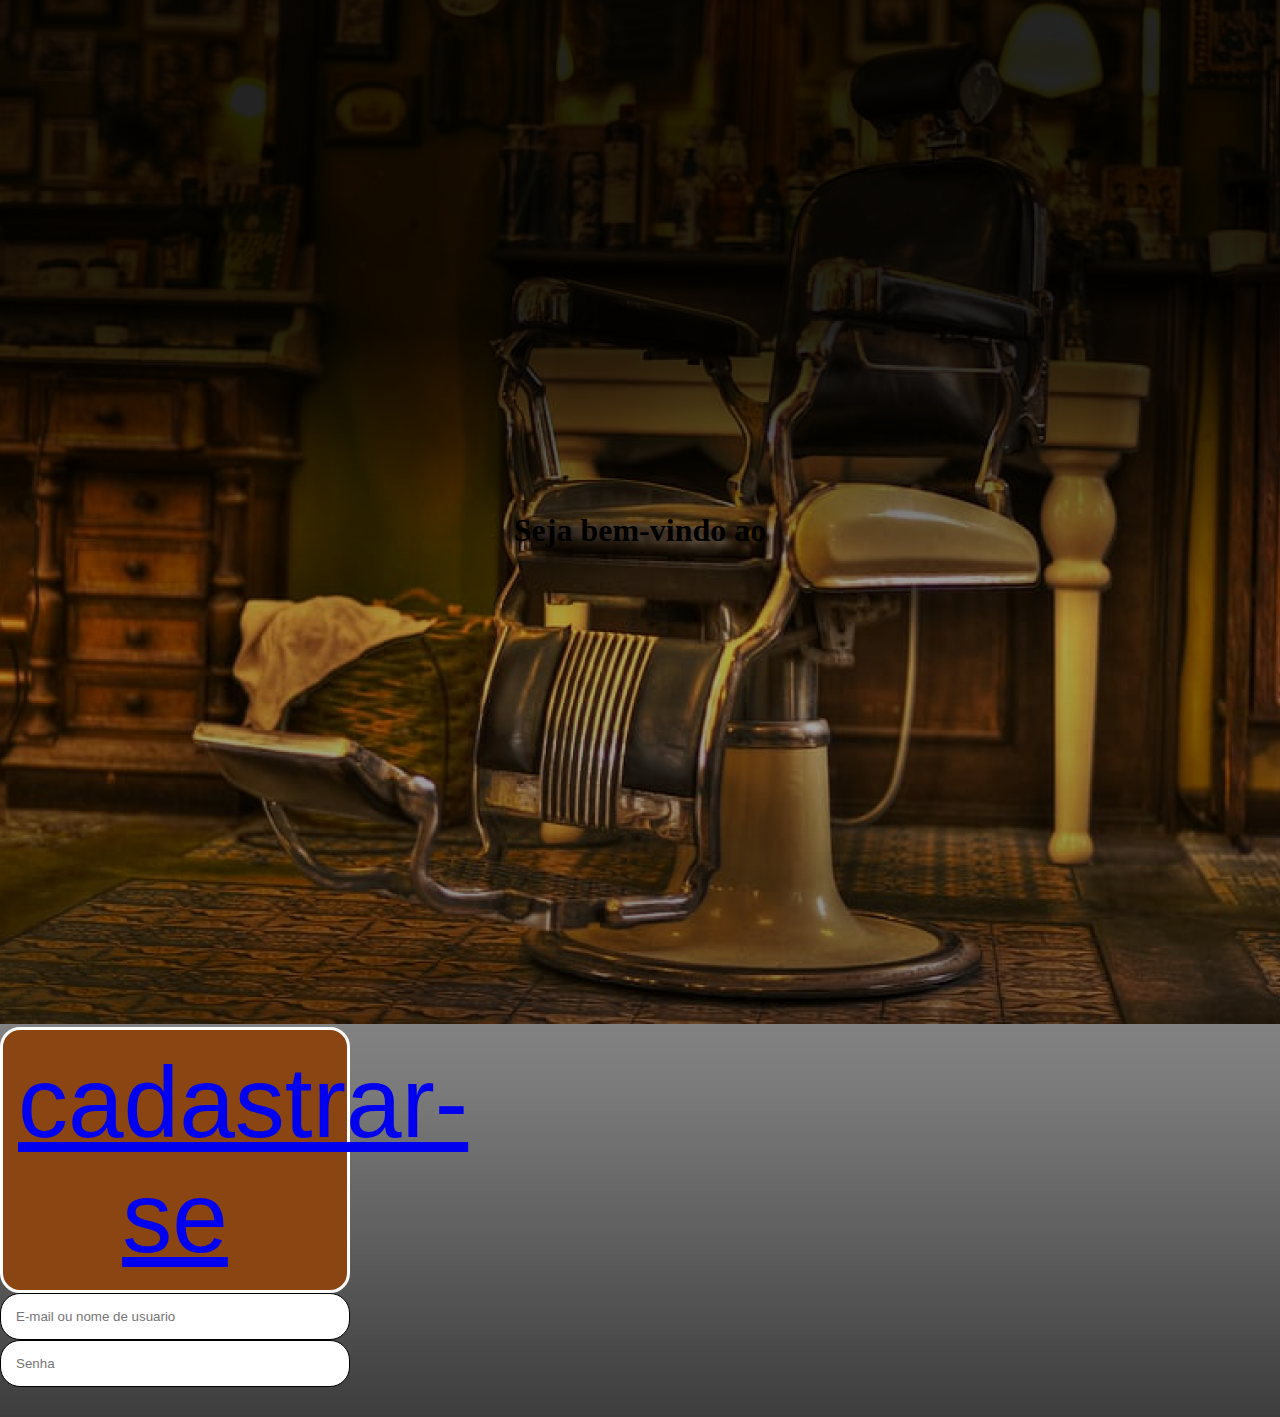
==== projeto-barbearia/index.html @ d89a59cb "Add files via upload" ====
<!DOCTYPE html>
<html lang="en">
<head>
    <meta charset="UTF-8">
    <meta http-equiv="X-UA-Compatible" content="IE=edge">
    <meta name="viewport" content="width=device-width, initial-scale=1.0">
    <title>Barbearia Baeberify</title>
    <!-- LINK CSS -->
    <link rel="stylesheet" href="./style.css">
    <!-- LINK BOOTSTRAP -->
    <link href="https://cdn.jsdelivr.net/npm/bootstrap@5.3.0-alpha1/dist/css/bootstrap.min.css" rel="stylesheet" integrity="sha384-GLhlTQ8iRABdZLl6O3oVMWSktQOp6b7In1Zl3/Jr59b6EGGoI1aFkw7cmDA6j6gD" crossorigin="anonymous">

   
</head>
<body>

    <!-- INICIO DO CABEÇALHO  -->
    <footer>
        <div class="row">
            <!-- inicio da div da logo/apresentação do projeto  -->
            <div class="col-6" >
                <!-- titulo do inicio  -->
                <div id="texto-inicio">
                    <h1>Seja bem-vindo ao </h1>
                </div>
            </div>
            <!-- fim da div com a apresentaçao  -->
       
                <!-- inicio da div com o formulário de login  -->
                <div class="col-6">
                    <div  id="formulario-css">
                        <!-- inicio do formulário  -->
                        <form action="#" >
                            <!-- botao do cadastro  -->
                            <div id="div-for">
                                <button class="my-4 border rounded-5" type="button"><a href="./pages/cadastroSeleçao.html">cadastrar-se</a></button>
                               
                            <!-- input de login --> 
                                <input class="my-4"  type="text" placeholder="E-mail ou nome de usuario">
                                <input class="my-4"  type="text" placeholder="Senha">
                            </div>    
                        </form>
                    </div>
             </div>
        </div>

    </footer>
    <!-- FIM DO CABEÇALHO -->






















    <script src="https://cdn.jsdelivr.net/npm/bootstrap@5.3.0-alpha1/dist/js/bootstrap.bundle.min.js" integrity="sha384-w76AqPfDkMBDXo30jS1Sgez6pr3x5MlQ1ZAGC+nuZB+EYdgRZgiwxhTBTkF7CXvN" crossorigin="anonymous"></script>
</body>
</html>
---- projeto-barbearia/style.css ----
*{
    padding: 0;
    margin: 0;
    box-sizing: border-box;
}

@media screen and(max-widht:1440px){
        footer{
            max-width: 1440px;
            min-width: 480px;
        font-size: 1.03rem;
        }
}

/* parte do 'bem-vindo' e logo */

#texto-inicio{
display: flex;
justify-content: center;
padding-top: 40%;
}

body{
    background: url(./img/barber-chair-salon-hairdresser\ 1.png);
    background-repeat: no-repeat;
 
}

.row{
    top: 10px;
    background: linear-gradient( to bottom,rgba(0, 0, 0, 0.863)23.44%, rgba(0, 0, 0, 0.308)43.75%, rgba(0, 0, 0, 0.521)77.08% ,rgba(0, 0, 0, 0.76)100% );
    background-blend-mode: soft-light;
}












/* css do formulario PARTE DE LOGIN */


form{
  
    display: flex;
    flex-direction: column;
    padding-top: 35%;
    justify-content: center;
    


}
/* stilo do input do formulRIO  */
input {
    width: 350px;

    border: none;
    border: solid 1px #000;
    border-radius: 20px;
    padding: 15px;

    
}
/* estilo do butao cadastrar-se */
button{
    background-color: saddlebrown;

    width: 350px;
    font-size: 100px;
    border: solid 3px #ffffff;
    border-radius: 20px;
    padding: 15px;
}

#div-for{
    display: flex;
    flex-direction: column;
    padding: 30px 0px;
}
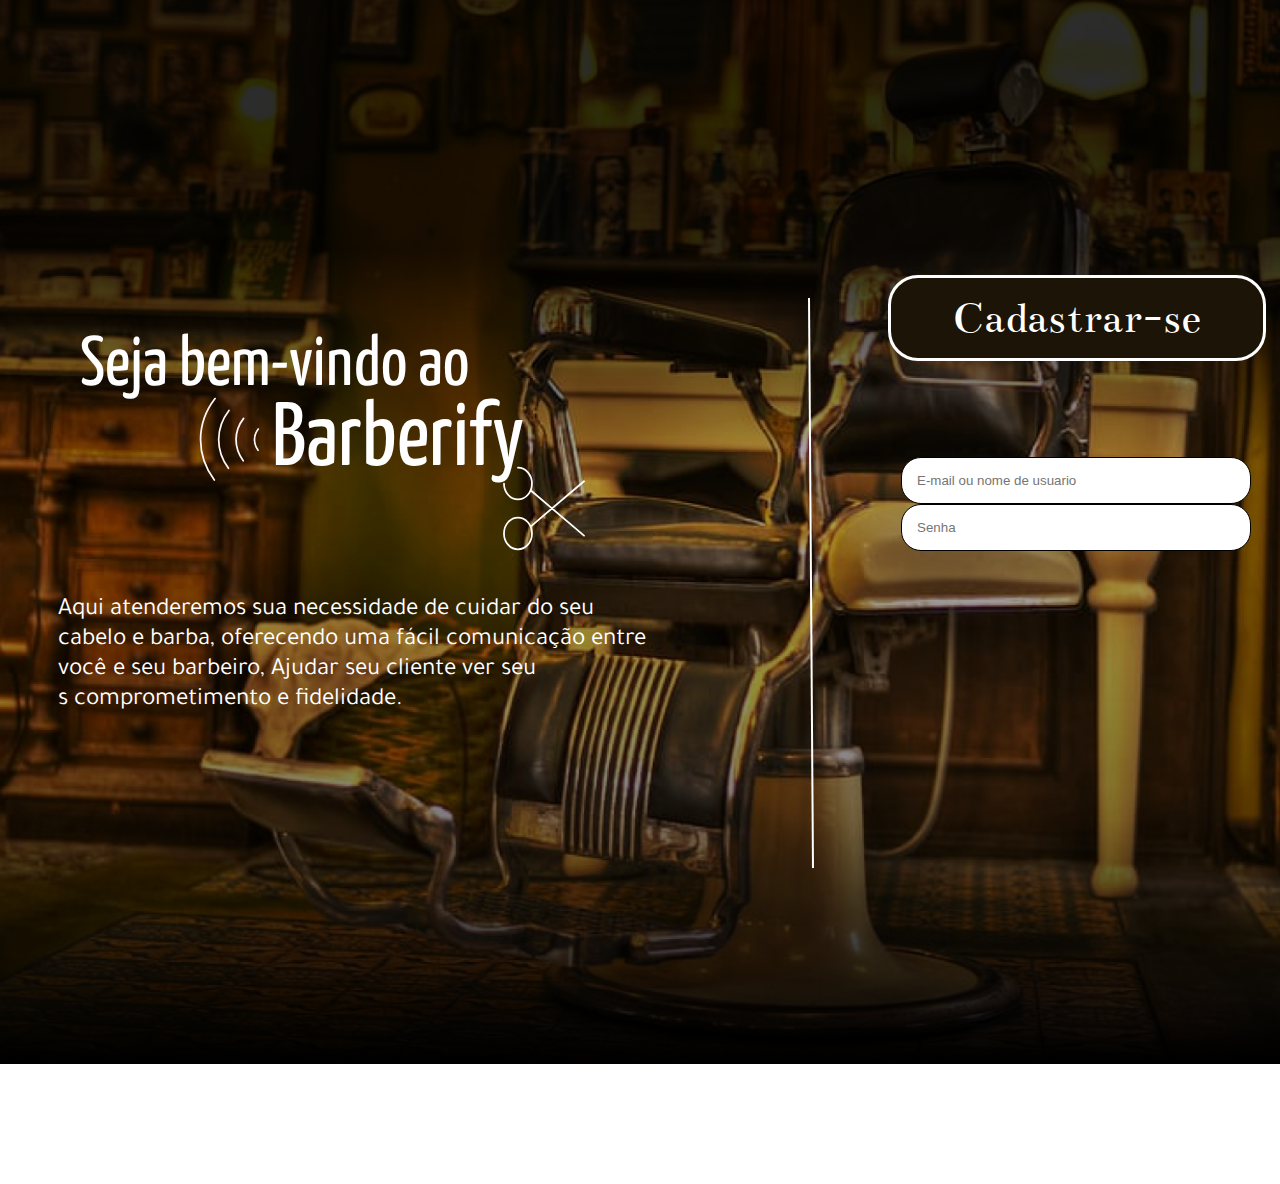
==== commit ff73733a: "tá indo" ====
--- a/projeto-barbearia/index.html
+++ b/projeto-barbearia/index.html
@@ -1,5 +1,6 @@
 <!DOCTYPE html>
 <html lang="en">
+
 <head>
     <meta charset="UTF-8">
     <meta http-equiv="X-UA-Compatible" content="IE=edge">
@@ -7,41 +8,71 @@
     <title>Barbearia Baeberify</title>
     <!-- LINK CSS -->
     <link rel="stylesheet" href="./style.css">
+    <!-- link da fonte -->
+    <link rel="preconnect" href="https://fonts.googleapis.com">
+    <link rel="preconnect" href="https://fonts.gstatic.com" crossorigin>
+    <link href="https://fonts.googleapis.com/css2?family=Yanone+Kaffeesatz&display=swap" rel="stylesheet">
+    <link rel="preconnect" href="https://fonts.googleapis.com">
+    <link rel="preconnect" href="https://fonts.gstatic.com" crossorigin>
+    <link href="https://fonts.googleapis.com/css2?family=Bentham&display=swap" rel="stylesheet">
+    <link rel="preconnect" href="https://fonts.googleapis.com">
+    <link rel="preconnect" href="https://fonts.gstatic.com" crossorigin>
+    <link href="https://fonts.googleapis.com/css2?family=Tajawal&display=swap" rel="stylesheet">
     <!-- LINK BOOTSTRAP -->
-    <link href="https://cdn.jsdelivr.net/npm/bootstrap@5.3.0-alpha1/dist/css/bootstrap.min.css" rel="stylesheet" integrity="sha384-GLhlTQ8iRABdZLl6O3oVMWSktQOp6b7In1Zl3/Jr59b6EGGoI1aFkw7cmDA6j6gD" crossorigin="anonymous">
+    <link href="https://cdn.jsdelivr.net/npm/bootstrap@5.3.0-alpha1/dist/css/bootstrap.min.css" rel="stylesheet"
+        integrity="sha384-GLhlTQ8iRABdZLl6O3oVMWSktQOp6b7In1Zl3/Jr59b6EGGoI1aFkw7cmDA6j6gD" crossorigin="anonymous">
 
-   
+
 </head>
+
 <body>
-
+<div >
+    <img class="fundo" src="./img/barber-chair-salon-hairdresser 1.png" alt="">
+</div>
     <!-- INICIO DO CABEÇALHO  -->
     <footer>
         <div class="row">
             <!-- inicio da div da logo/apresentação do projeto  -->
-            <div class="col-6" >
+            <div class="col-6">
                 <!-- titulo do inicio  -->
                 <div id="texto-inicio">
-                    <h1>Seja bem-vindo ao </h1>
+                    <h1>Seja bem-vindo ao</h1>
+                    <p> Barberify</p>
+                    <img src="./img/wifi.svg" alt="" class="wifi">
+                    <img src="./img/tesoura.svg" alt="" class="tes">
                 </div>
             </div>
+            <div class="descricao">
+                <p>Aqui atenderemos sua necessidade de cuidar do seu<br>
+                    cabelo e barba, oferecendo uma fácil comunicação entre<br>
+                    você e seu barbeiro, Ajudar seu cliente ver seu<br>
+                    s comprometimento e fidelidade.</p>
+            </div>
             <!-- fim da div com a apresentaçao  -->
-       
-                <!-- inicio da div com o formulário de login  -->
-                <div class="col-6">
-                    <div  id="formulario-css">
-                        <!-- inicio do formulário  -->
-                        <form action="#" >
-                            <!-- botao do cadastro  -->
-                            <div id="div-for">
-                                <button class="my-4 border rounded-5" type="button"><a href="./pages/cadastroSeleçao.html">cadastrar-se</a></button>
-                               
-                            <!-- input de login --> 
-                                <input class="my-4"  type="text" placeholder="E-mail ou nome de usuario">
-                                <input class="my-4"  type="text" placeholder="Senha">
-                            </div>    
-                        </form>
-                    </div>
-             </div>
+
+            <!-- inicio da div com o formulário de login  -->
+            <div class="col-6">
+                <div id="formulario-css">
+                    <!-- inicio do formulário  -->
+                    <form action="#">
+                        <!-- botao do cadastro  -->
+                        <div id="div-for">
+                            <button class="cadastro my-4" type="button"><a class="cLink"
+                                    href="./pages/cadastroSeleçao.html">Cadastrar-se</a></button>
+
+                            <!-- input de login -->
+                            <div class="inputs">
+                                <input class="my-4 border rounded-5" type="text"
+                                    placeholder="E-mail ou nome de usuario">
+                                <input class="my-4  border rounded-5" type="text" placeholder="Senha">
+                            </div>
+
+                            <hr class="hr-1">
+                            <hr class="hr-2">
+                        </div>
+                    </form>
+                </div>
+            </div>
         </div>
 
     </footer>
@@ -68,6 +99,9 @@
 
 
 
-    <script src="https://cdn.jsdelivr.net/npm/bootstrap@5.3.0-alpha1/dist/js/bootstrap.bundle.min.js" integrity="sha384-w76AqPfDkMBDXo30jS1Sgez6pr3x5MlQ1ZAGC+nuZB+EYdgRZgiwxhTBTkF7CXvN" crossorigin="anonymous"></script>
+    <script src="https://cdn.jsdelivr.net/npm/bootstrap@5.3.0-alpha1/dist/js/bootstrap.bundle.min.js"
+        integrity="sha384-w76AqPfDkMBDXo30jS1Sgez6pr3x5MlQ1ZAGC+nuZB+EYdgRZgiwxhTBTkF7CXvN"
+        crossorigin="anonymous"></script>
 </body>
+
 </html>--- a/projeto-barbearia/style.css
+++ b/projeto-barbearia/style.css
@@ -1,91 +1,212 @@
-*{
+* {
     padding: 0;
     margin: 0;
     box-sizing: border-box;
 }
-
-@media screen and(max-widht:1440px){
-        footer{
-            max-width: 1440px;
-            min-width: 480px;
-        font-size: 1.03rem;
-        }
-}
+@media only screen and (max-device-width: 1499px) {
+    .fundo { width:100%; }
+    }
+
+.fundo{
+    position: absolute;
+    width: 1499px;
+    height: 1064px;
+
+    object-fit: cover;
+  object-position: bottom;
+   
+}
+
+footer {
+    position: absolute;
+    width: 1499px;
+    height: 1064px;
+    left: 0px;
+    top: 0px;
+
+    background: linear-gradient(180deg, rgba(0, 0, 0, 0.829) 23.44%, rgba(0, 0, 0, 0.315) 43.75%, rgba(0, 0, 0, 0.5) 77.08%, rgb(0, 0, 0) 100%);
+    background-blend-mode: soft-light;
+}
+
 
 /* parte do 'bem-vindo' e logo */
 
-#texto-inicio{
-display: flex;
-justify-content: center;
-padding-top: 40%;
-}
-
-body{
-    background: url(./img/barber-chair-salon-hairdresser\ 1.png);
-    background-repeat: no-repeat;
- 
-}
-
-.row{
-    top: 10px;
-    background: linear-gradient( to bottom,rgba(0, 0, 0, 0.863)23.44%, rgba(0, 0, 0, 0.308)43.75%, rgba(0, 0, 0, 0.521)77.08% ,rgba(0, 0, 0, 0.76)100% );
-    background-blend-mode: soft-light;
-}
-
-
-
-
-
-
-
-
-
-
-
+#texto-inicio {
+    display: flex;
+    justify-content: center;
+    padding-top: 40%;
+
+
+}
+
+#texto-inicio h1 {
+    position: absolute;
+    width: 534px;
+    height: 120px;
+    left: 80px;
+    top: 318px;
+
+    font-family: 'Yanone Kaffeesatz', sans-serif;
+    font-style: normal;
+    font-weight: 400;
+    font-size: 70px;
+    line-height: 98px;
+
+    color: #ffffff;
+}
+
+#texto-inicio p {
+    position: absolute;
+    width: 616px;
+    height: 188px;
+    left: 272px;
+    top: 378px;
+
+    font-family: 'Yanone Kaffeesatz', sans-serif;
+    font-style: normal;
+    font-weight: 400;
+    font-size: 90px;
+    line-height: 126px;
+
+    color: #FFFFFF;
+
+}
+
+.wifi {
+
+    position: absolute;
+    width: 85px;
+    height: 84px;
+    left: 187px;
+    top: 397px;
+}
+
+.tes {
+    position: absolute;
+    width: 82px;
+    height: 93px;
+    left: 503px;
+    top: 462px;
+
+}
+
+/* descrição */
+.descricao {
+    position: absolute;
+    width: 597px;
+    height: 280px;
+    left: 58px;
+    top: 596px;
+
+    font-family: 'Tajawal', sans-serif;
+    font-style: normal;
+    font-weight: 400;
+    font-size: 25px;
+    line-height: 30px;
+
+    color: #FFFFFF;
+}
 
 /* css do formulario PARTE DE LOGIN */
 
 
-form{
-  
+form {
+
     display: flex;
     flex-direction: column;
     padding-top: 35%;
     justify-content: center;
-    
-
-
-}
+
+
+
+
+
+
+}
+
 /* stilo do input do formulRIO  */
+
+.inputs {
+    box-sizing: border-box;
+
+    position: absolute;
+    width: 404px;
+    height: 76px;
+    left: 901px;
+    top: 457px;
+}
+
 input {
     width: 350px;
+
 
     border: none;
     border: solid 1px #000;
     border-radius: 20px;
     padding: 15px;
 
-    
-}
+
+
+}
+
 /* estilo do butao cadastrar-se */
-button{
-    background-color: saddlebrown;
-
-    width: 350px;
-    font-size: 100px;
-    border: solid 3px #ffffff;
-    border-radius: 20px;
-    padding: 15px;
-}
-
-#div-for{
+.cadastro {
+    box-sizing: border-box;
+
+    position: absolute;
+    width: 378px;
+    height: 86px;
+    left: 888px;
+    top: 275px;
+
+    background: #1B1407;
+    border: 3px solid #FFFFFF;
+    border-radius: 30px;
+
+}
+
+.cLink {
+    width: 322px;
+    height: 36px;
+    left: 983px;
+    top: 288px;
+
+    text-decoration: none;
+    font-family: 'Bentham';
+    font-style: normal;
+    font-weight: 400;
+    font-size: 45px;
+    line-height: 54px;
+
+    color: #ffffff;
+}
+
+#div-for {
     display: flex;
     flex-direction: column;
     padding: 30px 0px;
 }
 
-
-
-
-
-
+.hr-1 {
+
+    position: absolute;
+    width: 570.01px;
+    height: 0px;
+    left: 526px;
+    top: 582px;
+
+    border: 1px solid #FFFFFF;
+    transform: rotate(89.6deg);
+
+}
+
+.hr-2 {
+    position: absolute;
+    width: 570.01px;
+    height: 0px;
+    left: 1050px;
+    top: 582px;
+
+    border: 1px solid #FFFFFF;
+    transform: rotate(89.6deg);
+}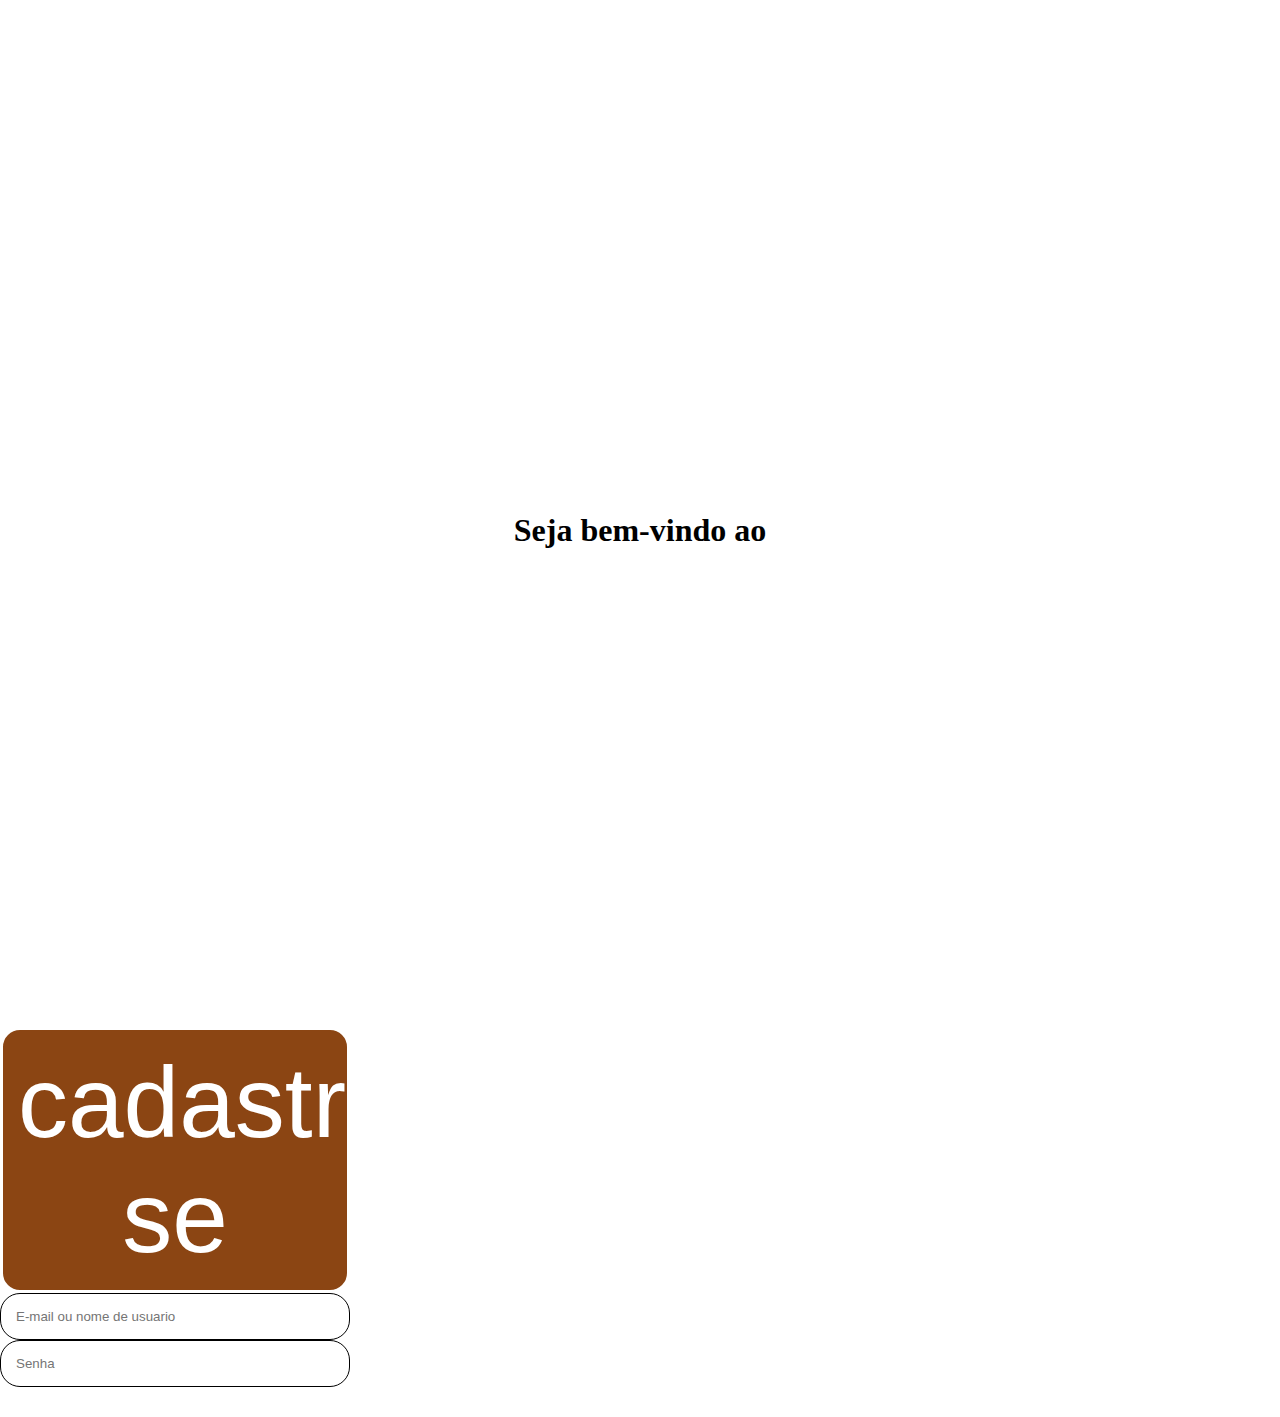
==== commit 62ba3f5b: "hhmm-2" ====
--- a/projeto-barbearia/index.html
+++ b/projeto-barbearia/index.html
@@ -1,6 +1,5 @@
 <!DOCTYPE html>
 <html lang="en">
-
 <head>
     <meta charset="UTF-8">
     <meta http-equiv="X-UA-Compatible" content="IE=edge">
@@ -8,71 +7,39 @@
     <title>Barbearia Baeberify</title>
     <!-- LINK CSS -->
     <link rel="stylesheet" href="./style.css">
-    <!-- link da fonte -->
-    <link rel="preconnect" href="https://fonts.googleapis.com">
-    <link rel="preconnect" href="https://fonts.gstatic.com" crossorigin>
-    <link href="https://fonts.googleapis.com/css2?family=Yanone+Kaffeesatz&display=swap" rel="stylesheet">
-    <link rel="preconnect" href="https://fonts.googleapis.com">
-    <link rel="preconnect" href="https://fonts.gstatic.com" crossorigin>
-    <link href="https://fonts.googleapis.com/css2?family=Bentham&display=swap" rel="stylesheet">
-    <link rel="preconnect" href="https://fonts.googleapis.com">
-    <link rel="preconnect" href="https://fonts.gstatic.com" crossorigin>
-    <link href="https://fonts.googleapis.com/css2?family=Tajawal&display=swap" rel="stylesheet">
     <!-- LINK BOOTSTRAP -->
-    <link href="https://cdn.jsdelivr.net/npm/bootstrap@5.3.0-alpha1/dist/css/bootstrap.min.css" rel="stylesheet"
-        integrity="sha384-GLhlTQ8iRABdZLl6O3oVMWSktQOp6b7In1Zl3/Jr59b6EGGoI1aFkw7cmDA6j6gD" crossorigin="anonymous">
+    <link href="https://cdn.jsdelivr.net/npm/bootstrap@5.3.0-alpha1/dist/css/bootstrap.min.css" rel="stylesheet" integrity="sha384-GLhlTQ8iRABdZLl6O3oVMWSktQOp6b7In1Zl3/Jr59b6EGGoI1aFkw7cmDA6j6gD" crossorigin="anonymous">   
+</head>
+<body>
 
-
-</head>
-
-<body>
-<div >
-    <img class="fundo" src="./img/barber-chair-salon-hairdresser 1.png" alt="">
-</div>
     <!-- INICIO DO CABEÇALHO  -->
     <footer>
         <div class="row">
             <!-- inicio da div da logo/apresentação do projeto  -->
-            <div class="col-6">
+            <div class="col-6" >
                 <!-- titulo do inicio  -->
                 <div id="texto-inicio">
-                    <h1>Seja bem-vindo ao</h1>
-                    <p> Barberify</p>
-                    <img src="./img/wifi.svg" alt="" class="wifi">
-                    <img src="./img/tesoura.svg" alt="" class="tes">
+                    <h1>Seja bem-vindo ao </h1>
                 </div>
             </div>
-            <div class="descricao">
-                <p>Aqui atenderemos sua necessidade de cuidar do seu<br>
-                    cabelo e barba, oferecendo uma fácil comunicação entre<br>
-                    você e seu barbeiro, Ajudar seu cliente ver seu<br>
-                    s comprometimento e fidelidade.</p>
-            </div>
             <!-- fim da div com a apresentaçao  -->
-
-            <!-- inicio da div com o formulário de login  -->
-            <div class="col-6">
-                <div id="formulario-css">
-                    <!-- inicio do formulário  -->
-                    <form action="#">
-                        <!-- botao do cadastro  -->
-                        <div id="div-for">
-                            <button class="cadastro my-4" type="button"><a class="cLink"
-                                    href="./pages/cadastroSeleçao.html">Cadastrar-se</a></button>
-
-                            <!-- input de login -->
-                            <div class="inputs">
-                                <input class="my-4 border rounded-5" type="text"
-                                    placeholder="E-mail ou nome de usuario">
-                                <input class="my-4  border rounded-5" type="text" placeholder="Senha">
-                            </div>
-
-                            <hr class="hr-1">
-                            <hr class="hr-2">
-                        </div>
-                    </form>
-                </div>
-            </div>
+       
+                <!-- inicio da div com o formulário de login  -->
+                <div class="col-6">
+                    <div  id="formulario-css">
+                        <!-- inicio do formulário  -->
+                        <form action="#" >
+                            <!-- botao do cadastro  -->
+                            <div id="div-for">
+                                <button id="but"class="my-4" type="button"><a href="./pages/cadastroSeleçao.html">cadastrar-se</a></button>
+                               
+                            <!-- input de login --> 
+                                <input class="my-4"  type="text" placeholder="E-mail ou nome de usuario">
+                                <input class="my-4"  type="text" placeholder="Senha">
+                            </div>    
+                        </form>
+                    </div>
+             </div>
         </div>
 
     </footer>
@@ -99,9 +66,6 @@
 
 
 
-    <script src="https://cdn.jsdelivr.net/npm/bootstrap@5.3.0-alpha1/dist/js/bootstrap.bundle.min.js"
-        integrity="sha384-w76AqPfDkMBDXo30jS1Sgez6pr3x5MlQ1ZAGC+nuZB+EYdgRZgiwxhTBTkF7CXvN"
-        crossorigin="anonymous"></script>
+    <script src="https://cdn.jsdelivr.net/npm/bootstrap@5.3.0-alpha1/dist/js/bootstrap.bundle.min.js" integrity="sha384-w76AqPfDkMBDXo30jS1Sgez6pr3x5MlQ1ZAGC+nuZB+EYdgRZgiwxhTBTkF7CXvN" crossorigin="anonymous"></script>
 </body>
-
 </html>--- a/projeto-barbearia/style.css
+++ b/projeto-barbearia/style.css
@@ -1,212 +1,78 @@
-* {
+*{
     padding: 0;
     margin: 0;
     box-sizing: border-box;
-}
-@media only screen and (max-device-width: 1499px) {
-    .fundo { width:100%; }
-    }
-
-.fundo{
-    position: absolute;
-    width: 1499px;
-    height: 1064px;
-
-    object-fit: cover;
-  object-position: bottom;
-   
-}
-
-footer {
-    position: absolute;
-    width: 1499px;
-    height: 1064px;
-    left: 0px;
-    top: 0px;
-
-    background: linear-gradient(180deg, rgba(0, 0, 0, 0.829) 23.44%, rgba(0, 0, 0, 0.315) 43.75%, rgba(0, 0, 0, 0.5) 77.08%, rgb(0, 0, 0) 100%);
-    background-blend-mode: soft-light;
 }
 
 
 /* parte do 'bem-vindo' e logo */
 
-#texto-inicio {
-    display: flex;
-    justify-content: center;
-    padding-top: 40%;
+#texto-inicio{
+display: flex;
+justify-content: center;
+padding-top: 40%;
+}
 
 
+#but{
+    border-radius: 20px;
 }
-
-#texto-inicio h1 {
-    position: absolute;
-    width: 534px;
-    height: 120px;
-    left: 80px;
-    top: 318px;
-
-    font-family: 'Yanone Kaffeesatz', sans-serif;
-    font-style: normal;
-    font-weight: 400;
-    font-size: 70px;
-    line-height: 98px;
-
+#but a{
+    text-decoration: none;
     color: #ffffff;
 }
-
-#texto-inicio p {
-    position: absolute;
-    width: 616px;
-    height: 188px;
-    left: 272px;
-    top: 378px;
-
-    font-family: 'Yanone Kaffeesatz', sans-serif;
-    font-style: normal;
-    font-weight: 400;
-    font-size: 90px;
-    line-height: 126px;
-
-    color: #FFFFFF;
-
-}
-
-.wifi {
-
-    position: absolute;
-    width: 85px;
-    height: 84px;
-    left: 187px;
-    top: 397px;
-}
-
-.tes {
-    position: absolute;
-    width: 82px;
-    height: 93px;
-    left: 503px;
-    top: 462px;
-
-}
-
-/* descrição */
-.descricao {
-    position: absolute;
-    width: 597px;
-    height: 280px;
-    left: 58px;
-    top: 596px;
-
-    font-family: 'Tajawal', sans-serif;
-    font-style: normal;
-    font-weight: 400;
-    font-size: 25px;
-    line-height: 30px;
-
-    color: #FFFFFF;
-}
-
-/* css do formulario PARTE DE LOGIN */
-
-
-form {
-
-    display: flex;
-    flex-direction: column;
-    padding-top: 35%;
-    justify-content: center;
 
 
 
 
 
 
+
+
+
+/* css do formulario PARTE DE LOGIN */
+
+
+form{
+  
+    display: flex;
+    flex-direction: column;
+    padding-top: 35%;
+    justify-content: center;
+    
+
+
 }
-
 /* stilo do input do formulRIO  */
-
-.inputs {
-    box-sizing: border-box;
-
-    position: absolute;
-    width: 404px;
-    height: 76px;
-    left: 901px;
-    top: 457px;
-}
-
 input {
     width: 350px;
-
 
     border: none;
     border: solid 1px #000;
     border-radius: 20px;
     padding: 15px;
 
+    
+}
+/* estilo do butao cadastrar-se */
+button{
+    background-color: saddlebrown;
 
-
+    width: 350px;
+    font-size: 100px;
+    border: solid 3px #ffffff;
+    border-radius: 20px;
+    padding: 15px;
 }
 
-/* estilo do butao cadastrar-se */
-.cadastro {
-    box-sizing: border-box;
-
-    position: absolute;
-    width: 378px;
-    height: 86px;
-    left: 888px;
-    top: 275px;
-
-    background: #1B1407;
-    border: 3px solid #FFFFFF;
-    border-radius: 30px;
-
-}
-
-.cLink {
-    width: 322px;
-    height: 36px;
-    left: 983px;
-    top: 288px;
-
-    text-decoration: none;
-    font-family: 'Bentham';
-    font-style: normal;
-    font-weight: 400;
-    font-size: 45px;
-    line-height: 54px;
-
-    color: #ffffff;
-}
-
-#div-for {
+#div-for{
     display: flex;
     flex-direction: column;
     padding: 30px 0px;
 }
 
-.hr-1 {
 
-    position: absolute;
-    width: 570.01px;
-    height: 0px;
-    left: 526px;
-    top: 582px;
 
-    border: 1px solid #FFFFFF;
-    transform: rotate(89.6deg);
 
-}
 
-.hr-2 {
-    position: absolute;
-    width: 570.01px;
-    height: 0px;
-    left: 1050px;
-    top: 582px;
 
-    border: 1px solid #FFFFFF;
-    transform: rotate(89.6deg);
-}